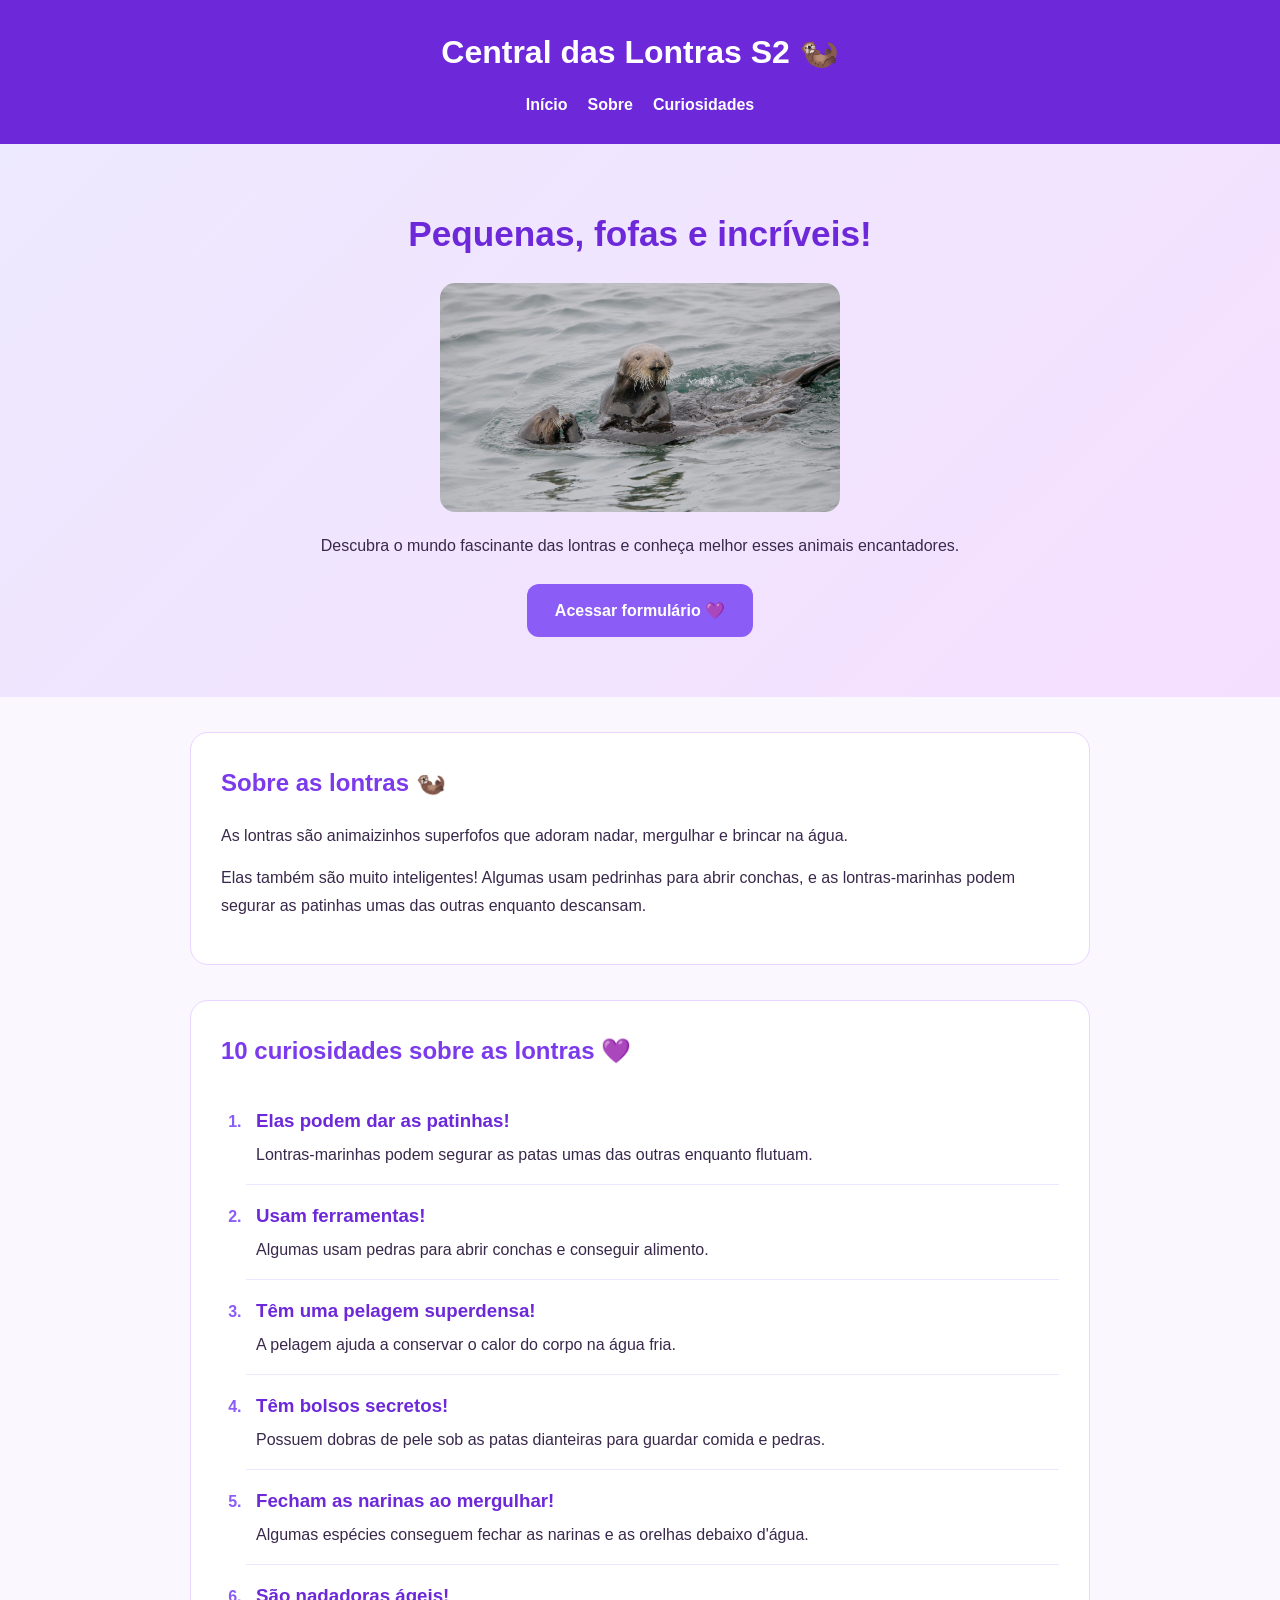
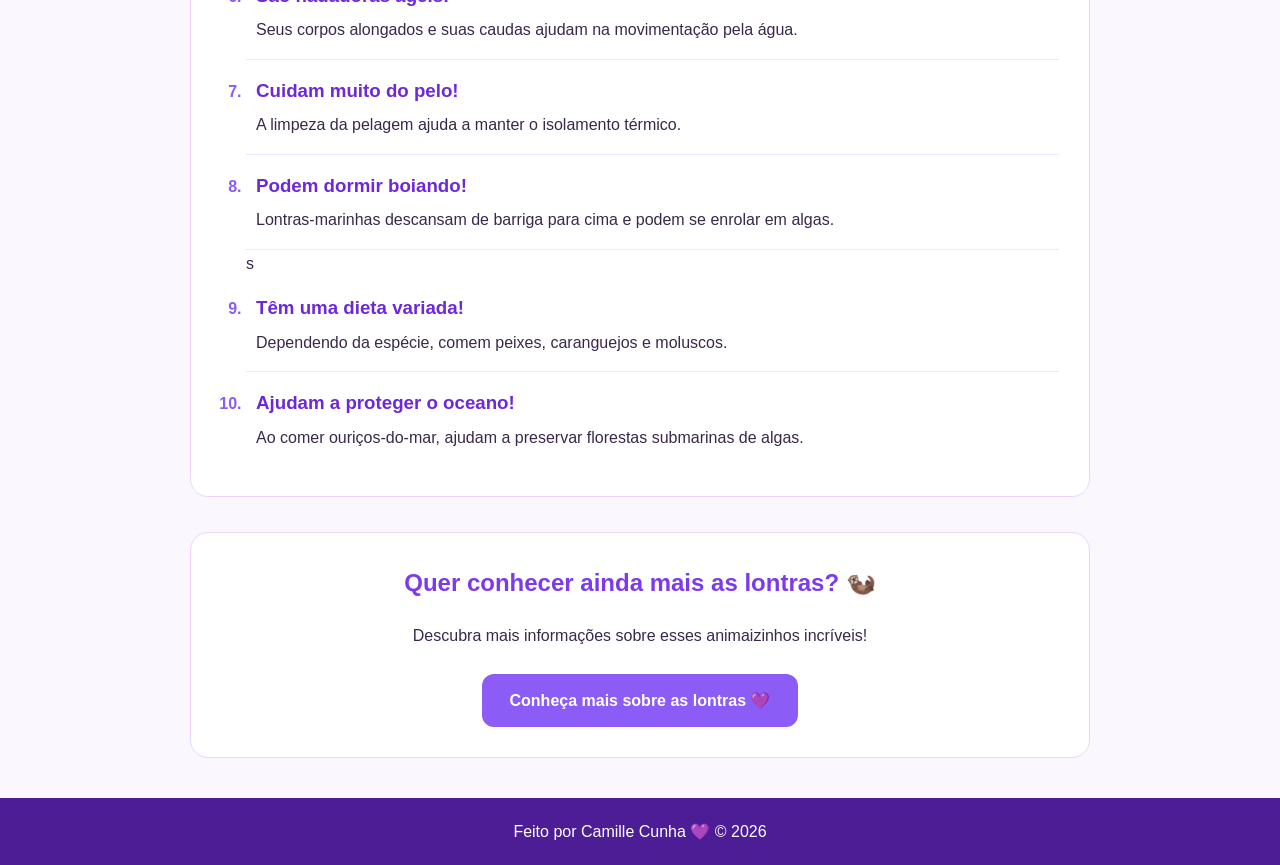
==== index.html @ 4e876db1 "Add files via upload" ====
<!DOCTYPE html>
<html lang="pt-BR">
<head>
    <meta charset="UTF-8">
    <meta name="viewport" content="width=device-width, initial-scale=1.0">
    <title>Central das Lontras 🦦</title>
    <link rel="stylesheet" href="style.css">
</head>
<body>
    <header>
        <h1>Central das Lontras S2 🦦</h1>
        <nav>
            <a href="#inicio">Início</a>
            <a href="#sobre">Sobre</a>
            <a href="#curiosidades">Curiosidades</a>
        </nav>
    </header>

    <main>
        <section id="inicio" class="hero">
            <h2>Pequenas, fofas e incríveis!</h2>
            <img src="lontra_fofa.jpg" alt="Uma lontra fofinha" class="imagem-lontra">
            <p>Descubra o mundo fascinante das lontras e conheça melhor esses animais encantadores.</p>
            <a href="formulario.html" class="botao">Acessar formulário 💜</a>
        </section>

        <section id="sobre" class="sobre">
            <h2>Sobre as lontras 🦦</h2>
            <p>As lontras são animaizinhos superfofos que adoram nadar, mergulhar e brincar na água.</p>
            <p>Elas também são muito inteligentes! Algumas usam pedrinhas para abrir conchas, e as lontras-marinhas podem segurar as patinhas umas das outras enquanto descansam.</p>
        </section>

        <section id="curiosidades" class="curiosidades">
            <h2>10 curiosidades sobre as lontras 💜</h2>
            <ol>
                <li>
                    <h3>Elas podem dar as patinhas!</h3>
                    <p>Lontras-marinhas podem segurar as patas umas das outras enquanto flutuam.</p>
                </li>
                <li>
                    <h3>Usam ferramentas!</h3>
                    <p>Algumas usam pedras para abrir conchas e conseguir alimento.</p>
                </li>
                <li>
                    <h3>Têm uma pelagem superdensa!</h3>
                    <p>A pelagem ajuda a conservar o calor do corpo na água fria.</p>
                </li>
                <li>
                    <h3>Têm bolsos secretos!</h3>
                    <p>Possuem dobras de pele sob as patas dianteiras para guardar comida e pedras.</p>
                </li>
                <li>
                    <h3>Fecham as narinas ao mergulhar!</h3>
                    <p>Algumas espécies conseguem fechar as narinas e as orelhas debaixo d'água.</p>
                </li>
                <li>
                    <h3>São nadadoras ágeis!</h3>
                    <p>Seus corpos alongados e suas caudas ajudam na movimentação pela água.</p>
                </li>
                <li>
                    <h3>Cuidam muito do pelo!</h3>
                    <p>A limpeza da pelagem ajuda a manter o isolamento térmico.</p>
                </li>
                <li>
                    <h3>Podem dormir boiando!</h3>
                    <p>Lontras-marinhas descansam de barriga para cima e podem se enrolar em algas.</p>
                </li>s
                <li>
                    <h3>Têm uma dieta variada!</h3>
                    <p>Dependendo da espécie, comem peixes, caranguejos e moluscos.</p>
                </li>
                <li>
                    <h3>Ajudam a proteger o oceano!</h3>
                    <p>Ao comer ouriços-do-mar, ajudam a preservar florestas submarinas de algas.</p>
                </li>
            </ol>
        </section>

        <section class="saiba-mais">
            <h2>Quer conhecer ainda mais as lontras? 🦦</h2>
            <p>Descubra mais informações sobre esses animaizinhos incríveis!</p>
            <a href="https://pt.wikipedia.org/wiki/Lutrinae" target="_blank" rel="noopener noreferrer" class="botao">Conheça mais sobre as lontras 💜</a>
        </section>
    </main>

    <footer>
        <p>Feito por Camille Cunha 💜 © 2026</p>
    </footer>
</body>
</html>
---- style.css ----
* {
    margin: 0;
    padding: 0;
    box-sizing: border-box;
}

html {
    scroll-behavior: smooth;
}

body {
    font-family: Arial, sans-serif;
    background: #faf7ff;
    color: #39284b;
    line-height: 1.7;
}

header {
    background: #6d28d9;
    color: white;
    text-align: center;
    padding: 25px 15px;
}

header h1 {
    margin-bottom: 12px;
}

nav {
    display: flex;
    justify-content: center;
    flex-wrap: wrap;
    gap: 20px;
}

nav a {
    color: white;
    text-decoration: none;
    font-weight: bold;
}

nav a:hover {
    color: #e9d5ff;
}

.hero {
    text-align: center;
    padding: 60px 20px;
    background: linear-gradient(135deg, #ede9fe, #f5dfff);
}

.hero h2 {
    color: #6d28d9;
    font-size: 2.2rem;
    margin-bottom: 15px;
}

.hero p {
    margin-bottom: 25px;
}

.imagem-lontra {
    display: block;
    width: 100%;
    max-width: 400px;
    height: auto;
    margin: 20px auto;
    border-radius: 15px;
}

.botao {
    display: inline-block;
    background: #8b5cf6;
    color: white;
    padding: 13px 28px;
    border-radius: 12px;
    text-decoration: none;
    font-weight: bold;
    transition: 0.3s;
}

.botao:hover {
    background: #6d28d9;
    transform: translateY(-3px);
}

section:not(.hero) {
    max-width: 900px;
    width: calc(100% - 32px);
    margin: 35px auto;
    padding: 30px;
    background: white;
    border: 1px solid #e9d5ff;
    border-radius: 18px;
}

section h2 {
    color: #7c3aed;
    margin-bottom: 18px;
}

.sobre p {
    margin-bottom: 15px;
}

.curiosidades ol {
    padding-left: 25px;
}

.curiosidades li {
    padding: 15px 10px;
    border-bottom: 1px solid #eee5ff;
}

.curiosidades li:last-child {
    border-bottom: none;
}

.curiosidades li::marker {
    color: #8b5cf6;
    font-weight: bold;
}

.curiosidades h3 {
    color: #6d28d9;
    margin-bottom: 5px;
}

.saiba-mais {
    text-align: center;
    padding: 35px 20px;
    background: #ede9fe;
    border-radius: 18px;
}

.saiba-mais p {
    margin-bottom: 25px;
}

footer {
    background: #4c1d95;
    color: white;
    text-align: center;
    padding: 20px;
    margin-top: 40px;
}

.formulario {
    max-width: 600px;
    width: calc(100% - 32px);
    margin: 50px auto;
    padding: 30px;
    background: white;
    border: 1px solid #e9d5ff;
    border-radius: 20px;
}

.formulario h2,
.formulario p {
    text-align: center;
}

.formulario h2 {
    color: #7c3aed;
    margin-bottom: 15px;
}

.formulario p {
    margin-bottom: 25px;
}

.formulario label {
    display: block;
    margin: 18px 0 8px;
    font-weight: bold;
    color: #6d28d9;
}

.formulario input {
    display: block;
    width: 100%;
    padding: 12px;
    border: 2px solid #ddd6fe;
    border-radius: 10px;
    font-size: 16px;
}

.formulario input:focus {
    border-color: #8b5cf6;
    outline: none;
}

.formulario .botao {
    width: 100%;
    border: none;
    cursor: pointer;
    font-size: 16px;
    margin-top: 25px;
}

#resultado {
    margin-top: 22px;
    color: #6d28d9;
    font-weight: bold;
    text-align: center;
    overflow-wrap: anywhere;
}

@media (max-width: 600px) {
    header h1 {
        font-size: 1.6rem;
    }

    nav {
        gap: 12px;
    }

    .hero h2 {
        font-size: 1.8rem;
    }

    section:not(.hero),
    .formulario {
        padding: 22px;
    }
}
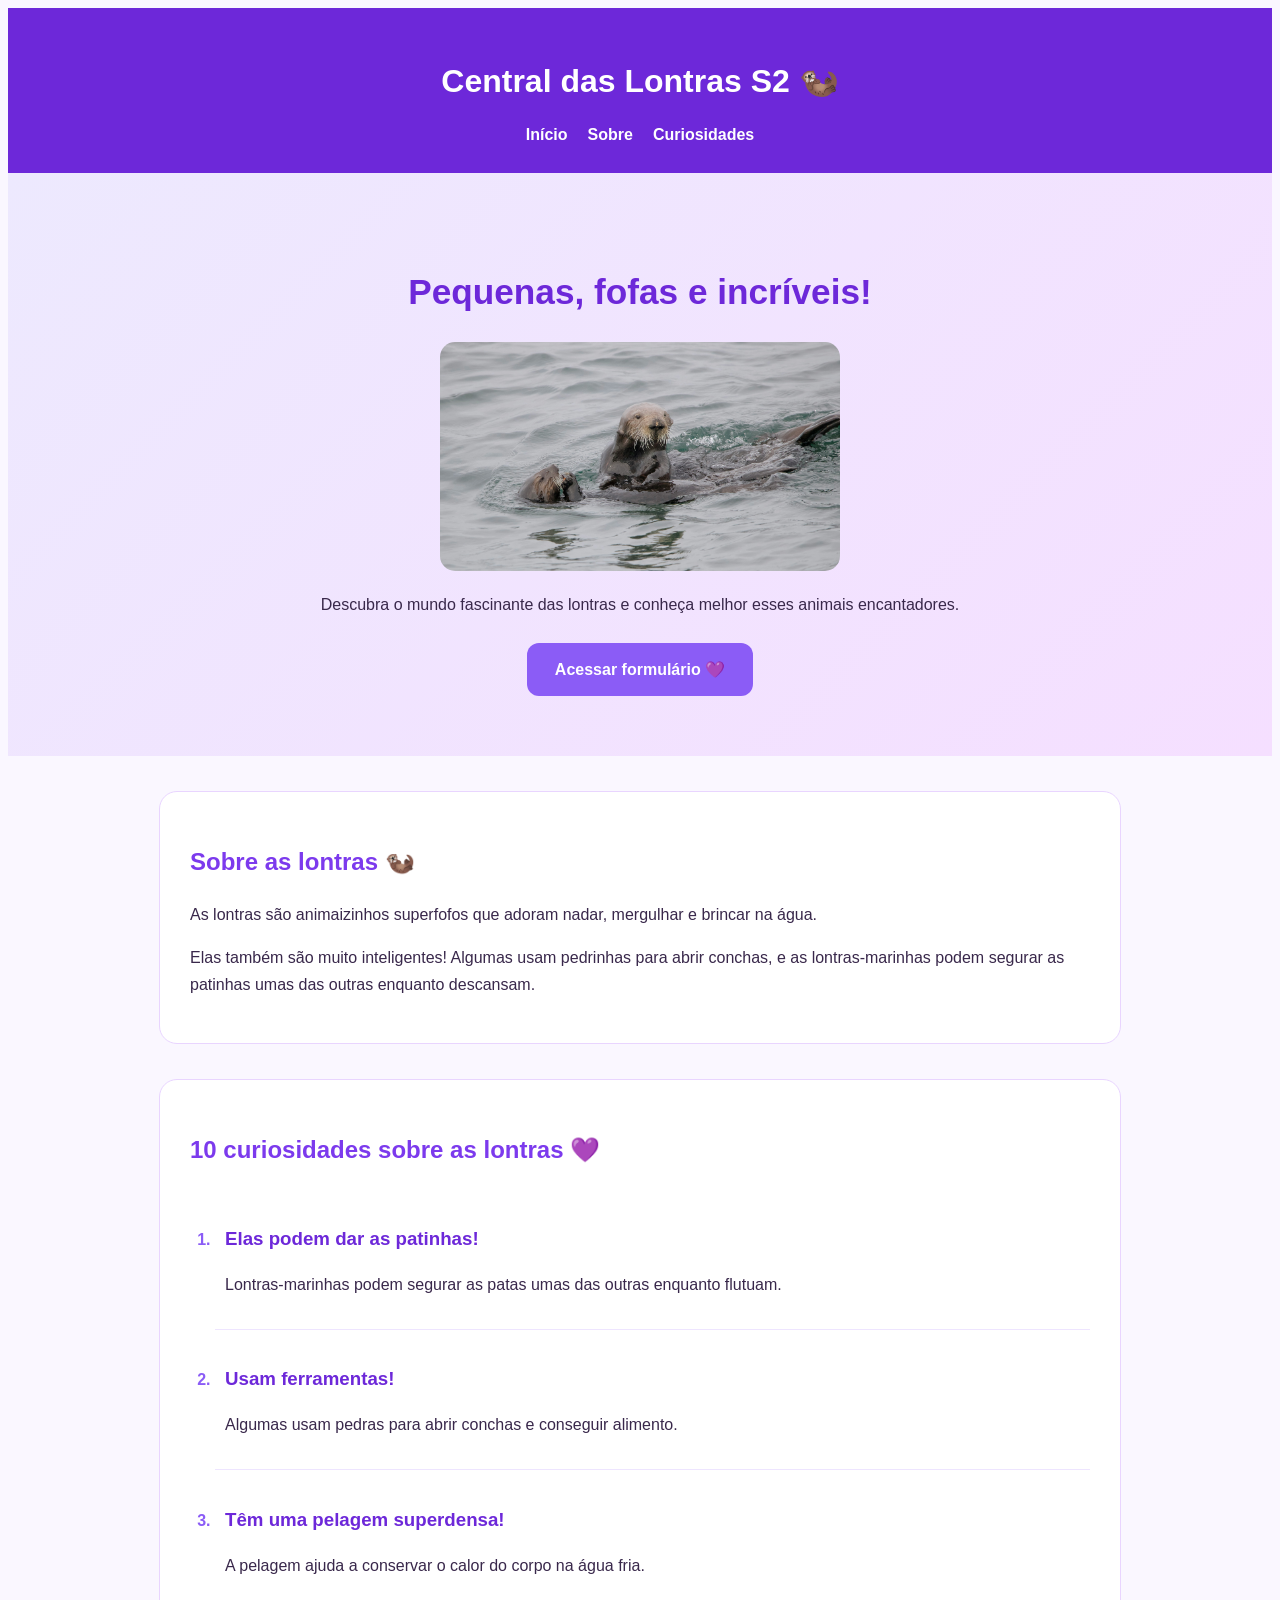
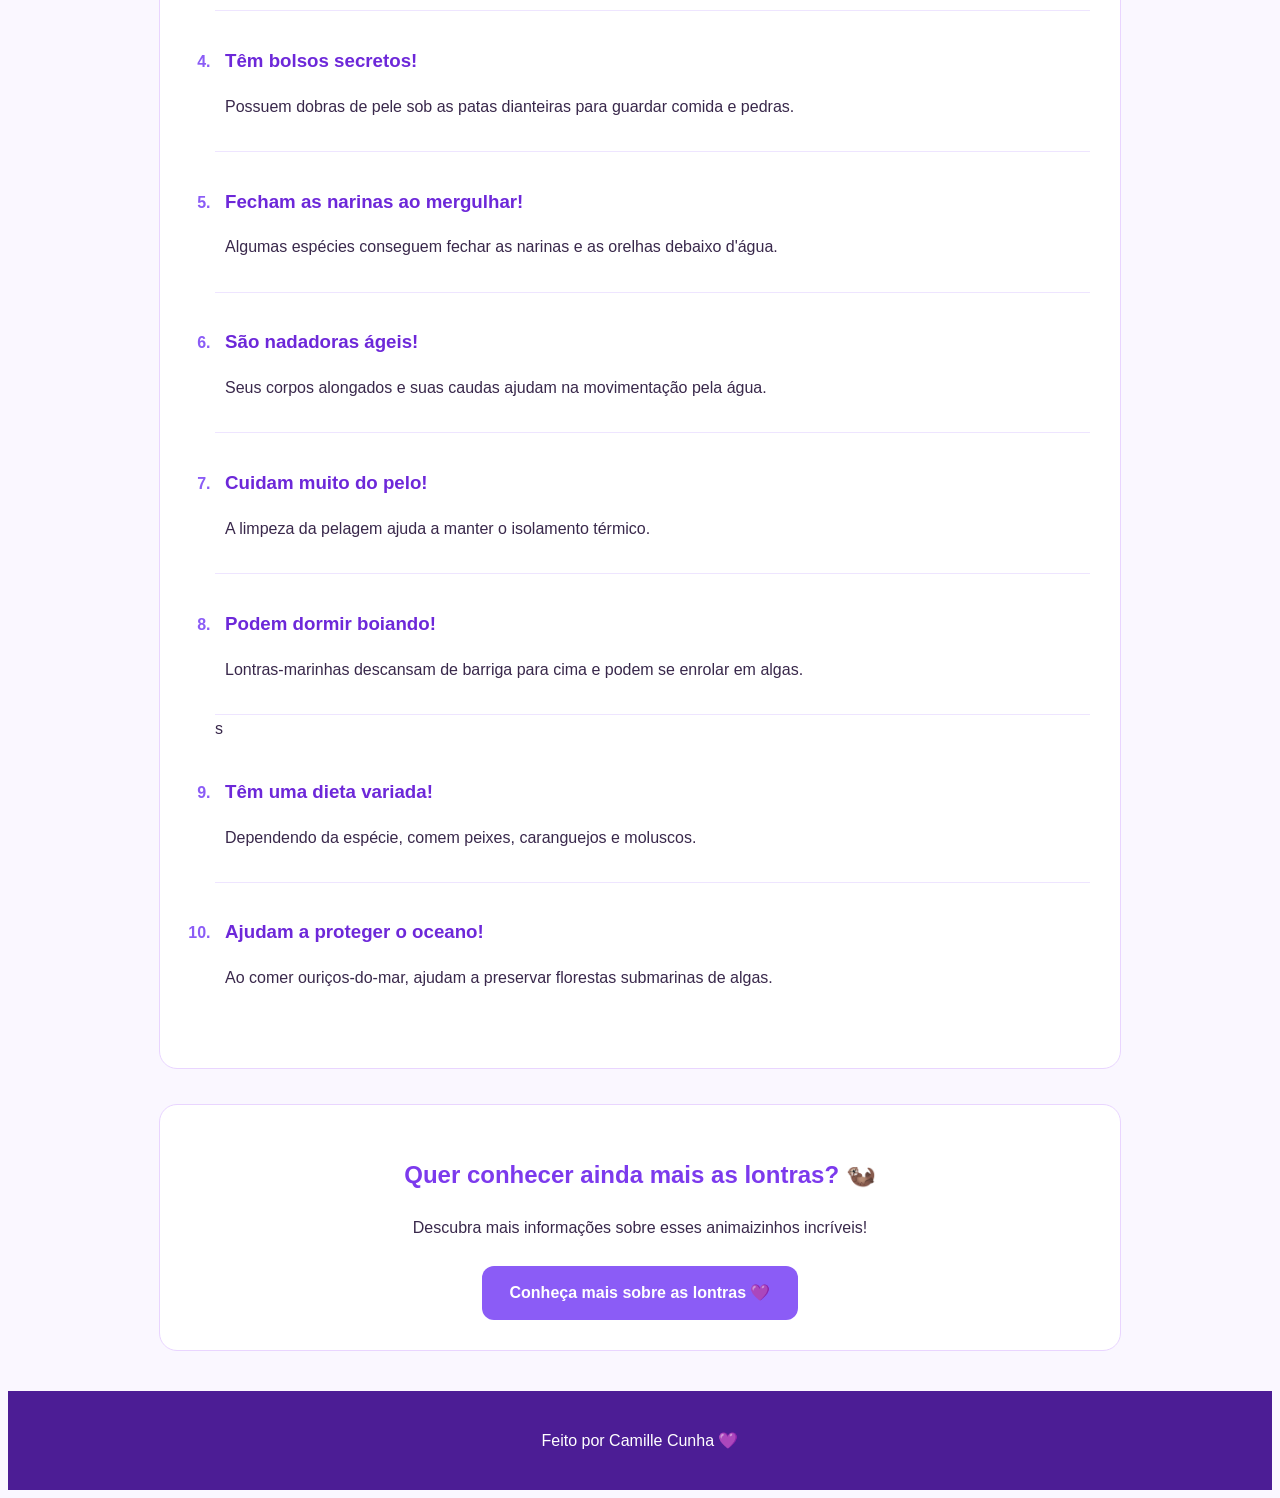
==== commit 6fec44d5: "Update index.html" ====
--- a/index.html
+++ b/index.html
@@ -85,7 +85,7 @@
     </main>
 
     <footer>
-        <p>Feito por Camille Cunha 💜 © 2026</p>
+        <p>Feito por Camille Cunha 💜</p>
     </footer>
 </body>
 </html>
--- a/style.css
+++ b/style.css
@@ -1,4 +1,5 @@
 
+<!-- Utilizei a IA para organizar meu CSS, principalmente para ajustar a imagem, o cabeçalho e os botões-->
 * {
     margin: 0;
     padding: 0;
